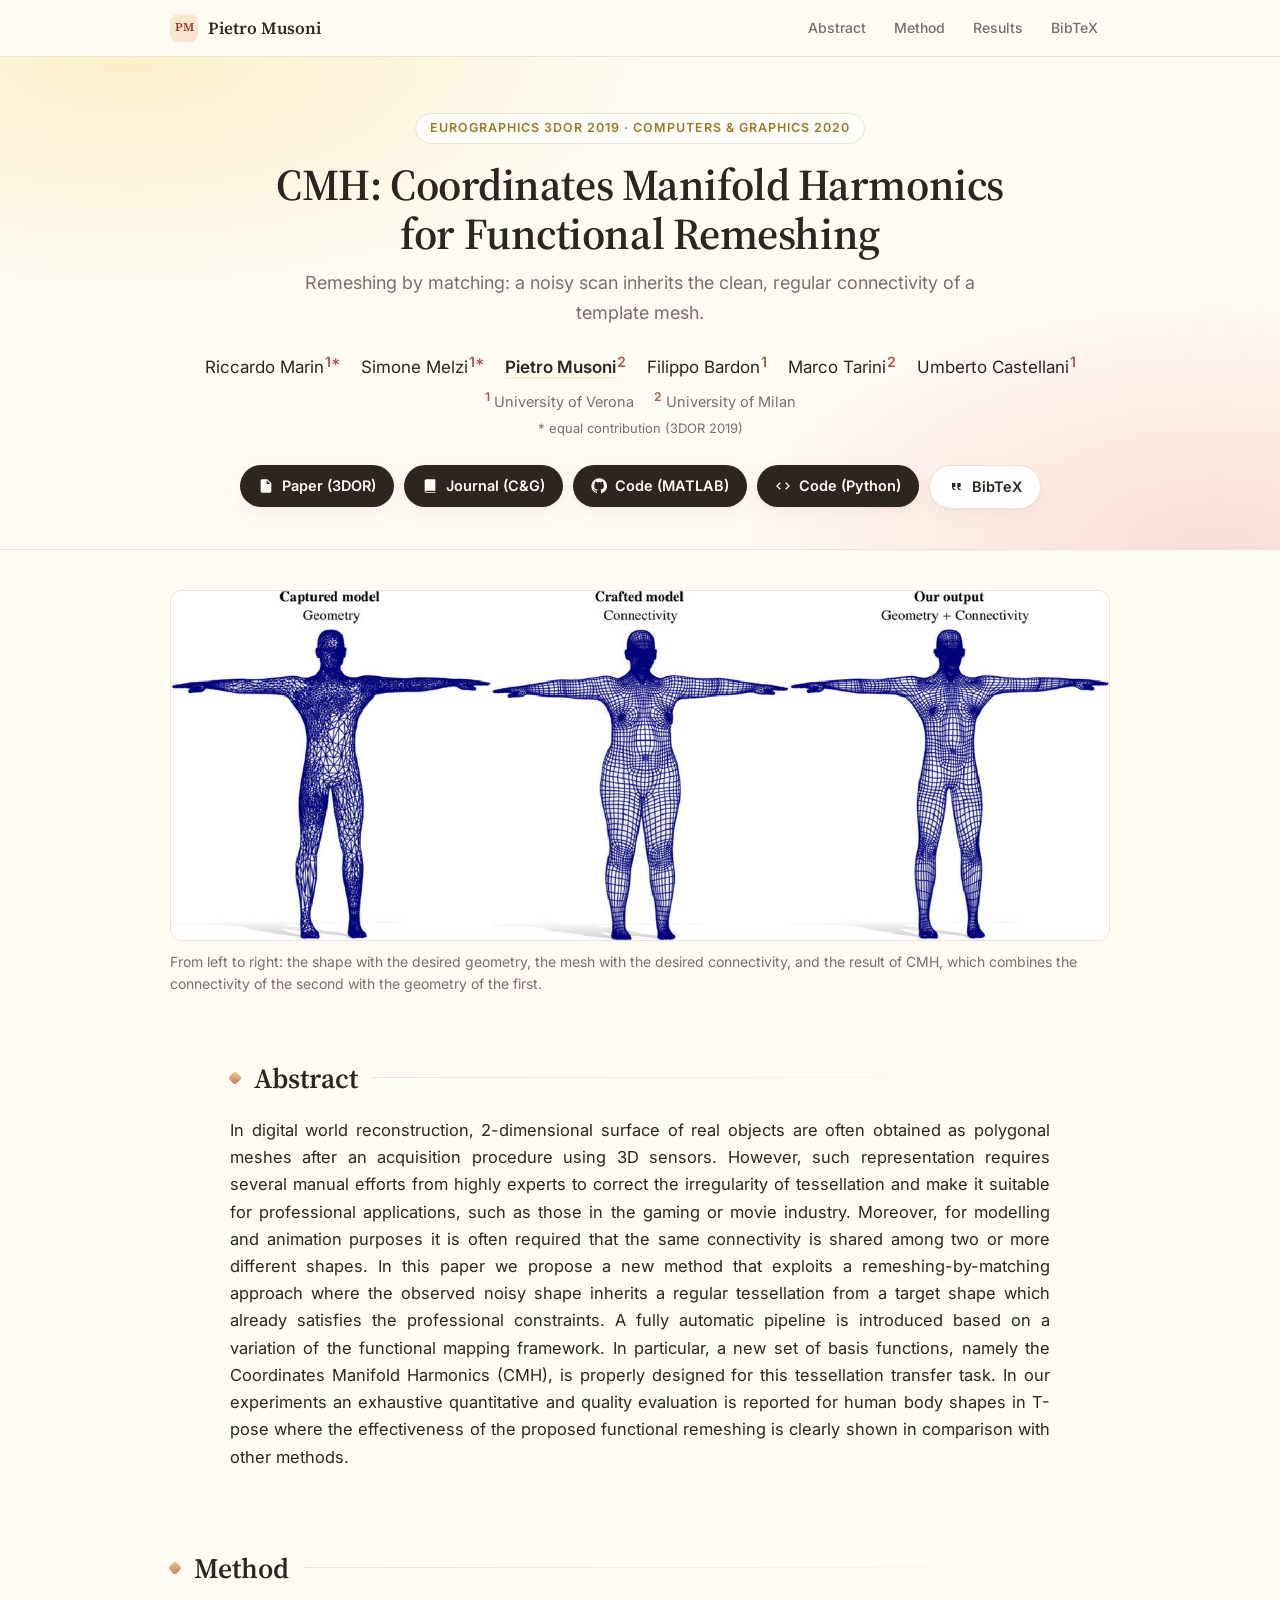
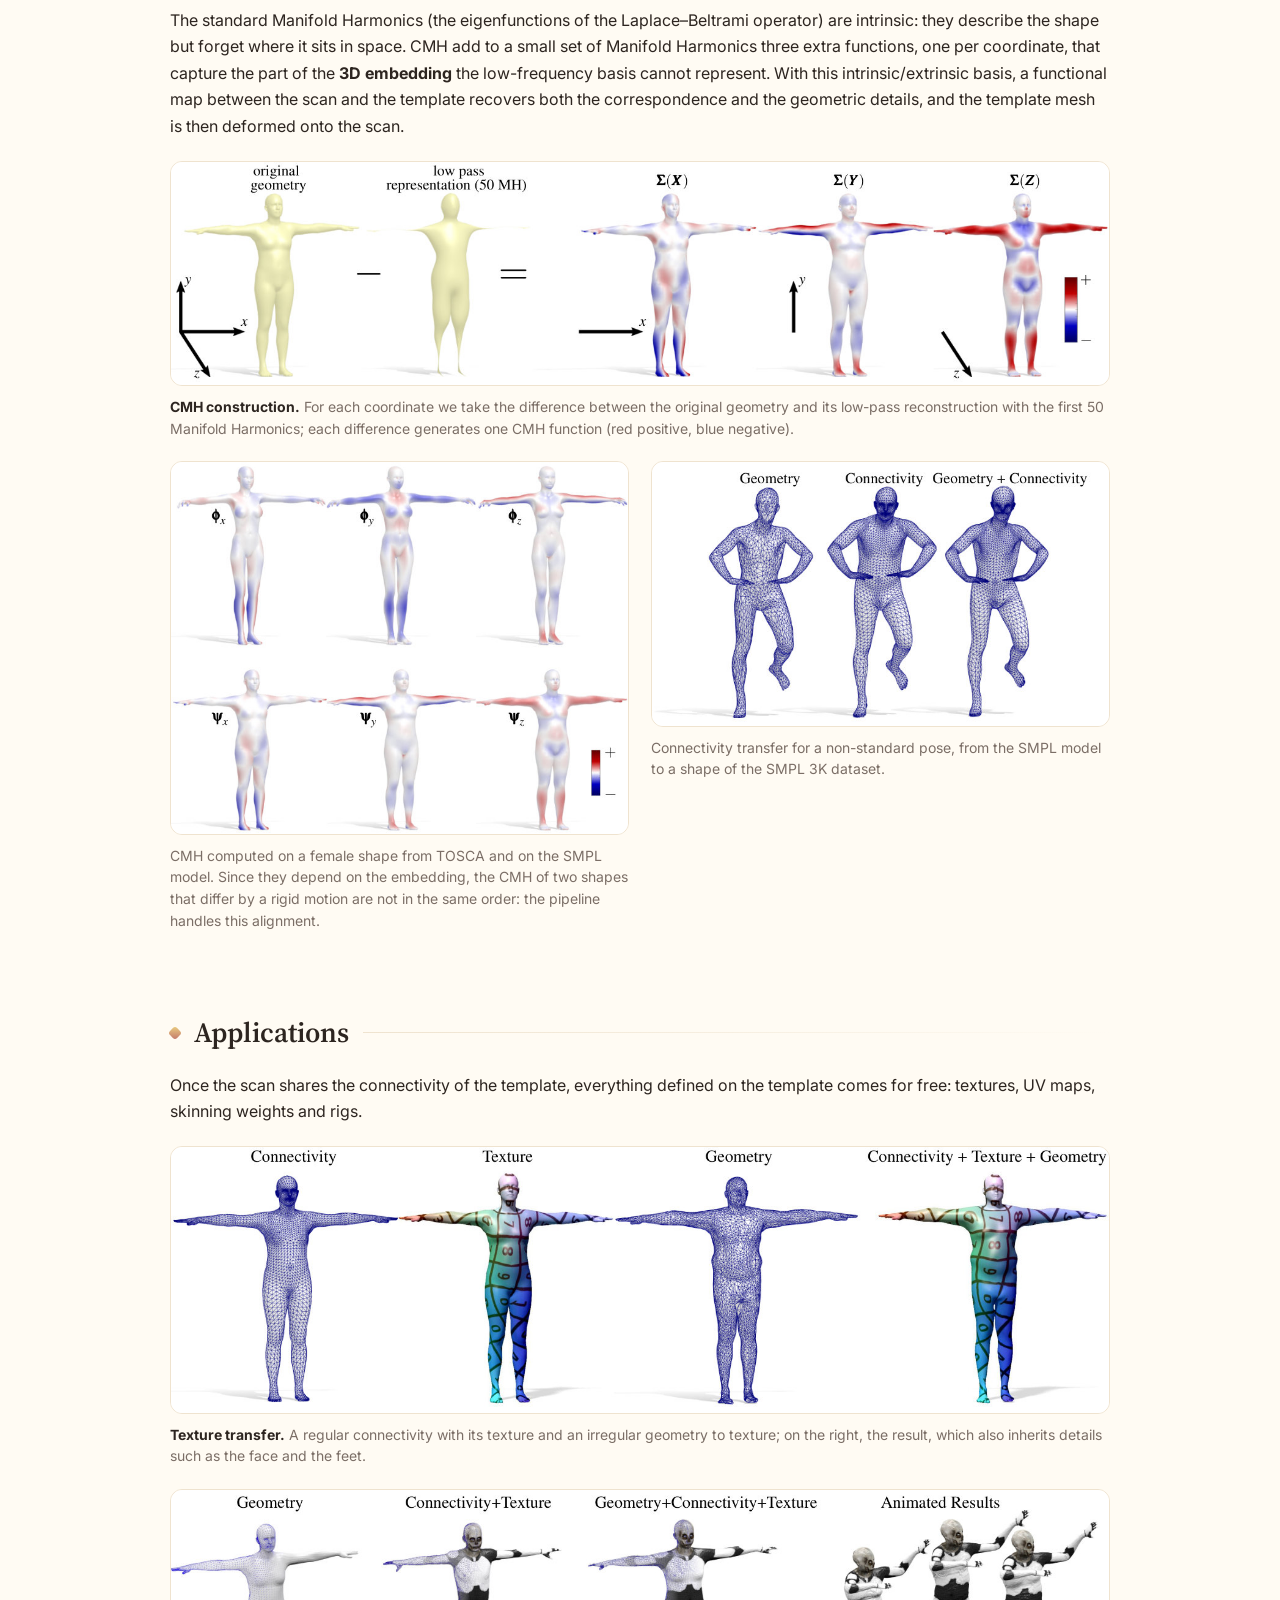
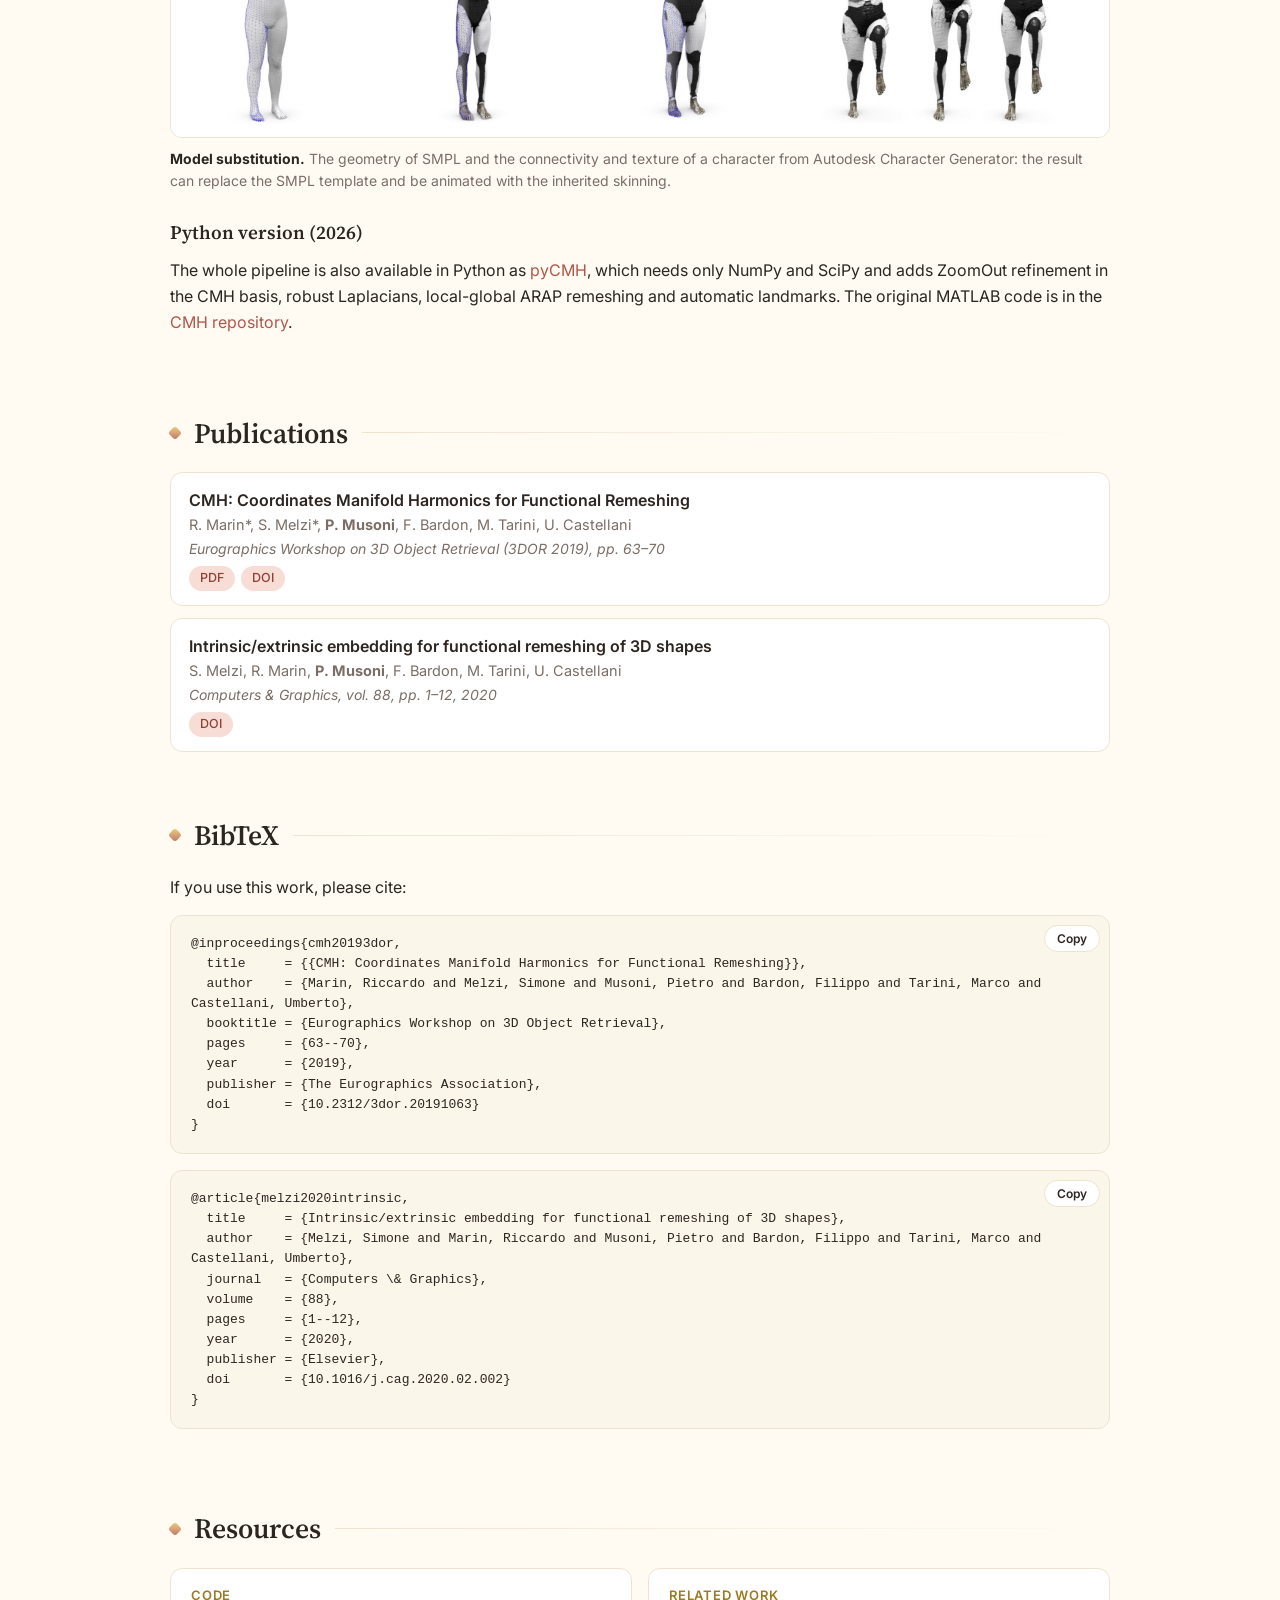
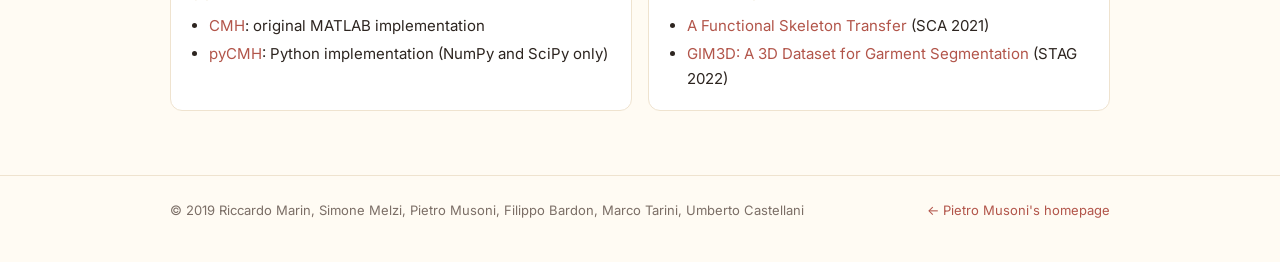
==== CMH/index.html @ 8f918ed4 "Add project pages for GIM3D, CMH and Functional skeleton transfer Each page has authors, links to pa" ====
<!doctype html>
<html lang="en">
<head>
  <meta charset="utf-8">
  <meta name="viewport" content="width=device-width, initial-scale=1">
  <title>CMH: Coordinates Manifold Harmonics for Functional Remeshing</title>
  <meta name="description" content="CMH (Coordinates Manifold Harmonics) transfers the connectivity of a template mesh onto the geometry of a scanned shape through functional maps.">
  <meta name="author" content="Riccardo Marin, Simone Melzi, Pietro Musoni, Filippo Bardon, Marco Tarini, Umberto Castellani">
  <meta property="og:title" content="CMH: Coordinates Manifold Harmonics for Functional Remeshing">
  <meta property="og:description" content="CMH (Coordinates Manifold Harmonics) transfers the connectivity of a template mesh onto the geometry of a scanned shape through functional maps.">
  <meta property="og:type" content="website">
  <meta property="og:image" content="https://pietromsn.github.io/CMH/img/teaser.jpg">
  <link rel="icon" href="../assets/favicon.svg" type="image/svg+xml">
  <link rel="preconnect" href="https://fonts.googleapis.com">
  <link rel="preconnect" href="https://fonts.gstatic.com" crossorigin>
  <link href="https://fonts.googleapis.com/css2?family=Inter:wght@400;500;600&family=Source+Serif+4:opsz,wght@8..60,500;8..60,600&display=swap" rel="stylesheet">
  <link rel="stylesheet" href="../assets/project.css?v=1">
</head>
<body>

<header class="topbar">
  <div class="wrap topbar-inner">
    <a class="brand" href="../"><span class="brand-mark">PM</span>Pietro Musoni</a>
    <nav>
      <a href="#abstract">Abstract</a>
      <a href="#method">Method</a>
      <a href="#results">Results</a>
      <a href="#bibtex">BibTeX</a>
    </nav>
  </div>
</header>

<section class="head">
  <div class="wrap">
    <p class="venue">Eurographics 3DOR 2019 · Computers &amp; Graphics 2020</p>
    <h1>CMH: Coordinates Manifold Harmonics<br>for Functional Remeshing</h1>
    <p class="tagline">Remeshing by matching: a noisy scan inherits the clean, regular connectivity of a template mesh.</p>
    <p class="authors">
        <span>Riccardo Marin<sup>1*</sup></span>
        <span>Simone Melzi<sup>1*</sup></span>
        <span><a href="../">Pietro Musoni</a><sup>2</sup></span>
        <span>Filippo Bardon<sup>1</sup></span>
        <span>Marco Tarini<sup>2</sup></span>
        <span>Umberto Castellani<sup>1</sup></span>
    </p>
    <p class="affils">
        <span><sup>1</sup> University of Verona</span>
        <span><sup>2</sup> University of Milan</span>
    </p>
      <p class="note">* equal contribution (3DOR 2019)</p>
    <ul class="buttons">
        <li><a href="https://diglib.eg.org/bitstream/handle/10.2312/3dor20191063/063-070.pdf"><svg viewBox="0 0 24 24" aria-hidden="true"><path d="M6 2a2 2 0 0 0-2 2v16a2 2 0 0 0 2 2h12a2 2 0 0 0 2-2V8l-6-6H6zm7 1.5L18.5 9H13V3.5z"/></svg>Paper (3DOR)</a></li>
        <li><a href="https://doi.org/10.1016/j.cag.2020.02.002"><svg viewBox="0 0 24 24" aria-hidden="true"><path d="M4 4.5A2.5 2.5 0 0 1 6.5 2H20v17H6.5a1 1 0 0 0 0 2H20v1H6.5A2.5 2.5 0 0 1 4 19.5v-15z"/></svg>Journal (C&amp;G)</a></li>
        <li><a href="https://github.com/PietroMsn/CMH"><svg viewBox="0 0 24 24" aria-hidden="true"><path d="M12 .5a11.5 11.5 0 0 0-3.64 22.41c.58.1.79-.25.79-.56v-2c-3.2.7-3.88-1.37-3.88-1.37-.52-1.33-1.28-1.69-1.28-1.69-1.04-.71.08-.7.08-.7 1.16.08 1.77 1.19 1.77 1.19 1.03 1.76 2.7 1.25 3.36.96.1-.75.4-1.25.73-1.54-2.55-.29-5.24-1.28-5.24-5.68 0-1.26.45-2.28 1.19-3.09-.12-.29-.52-1.46.11-3.05 0 0 .97-.31 3.17 1.18a11 11 0 0 1 5.77 0c2.2-1.49 3.17-1.18 3.17-1.18.63 1.59.23 2.76.11 3.05.74.81 1.19 1.83 1.19 3.09 0 4.41-2.69 5.38-5.26 5.67.41.36.78 1.06.78 2.14v3.17c0 .31.21.67.8.56A11.5 11.5 0 0 0 12 .5z"/></svg>Code (MATLAB)</a></li>
        <li><a href="https://github.com/PietroMsn/pyCMH"><svg viewBox="0 0 24 24" aria-hidden="true"><path d="M8.7 16.3 4.4 12l4.3-4.3-1.4-1.4L1.6 12l5.7 5.7zm6.6 0 4.3-4.3-4.3-4.3 1.4-1.4 5.7 5.7-5.7 5.7z"/></svg>Code (Python)</a></li>
        <li><a class="soft" href="#bibtex"><svg viewBox="0 0 24 24" aria-hidden="true"><path d="M7 6h4v6H8c0 2 1 3 3 3v2c-3 0-5-2-5-5V6zm8 0h4v6h-3c0 2 1 3 3 3v2c-3 0-5-2-5-5V6z"/></svg>BibTeX</a></li>
    </ul>
  </div>
</section>

<main class="wrap">
  <figure class="teaser">
    <img src="img/teaser.jpg" alt="Mesh transfer: desired geometry, desired connectivity and the result">
    <figcaption>From left to right: the shape with the desired geometry, the mesh with the desired connectivity, and the result of CMH, which combines the connectivity of the second with the geometry of the first.</figcaption>
  </figure>

  <div class="narrow" style="margin:0 auto">
  <section id="abstract">
    <h2>Abstract</h2>
    <p class="abstract">In digital world reconstruction, 2-dimensional surface of real objects are often obtained as polygonal meshes after an acquisition procedure using 3D sensors. However, such representation requires several manual efforts from highly experts to correct the irregularity of tessellation and make it suitable for professional applications, such as those in the gaming or movie industry. Moreover, for modelling and animation purposes it is often required that the same connectivity is shared among two or more different shapes. In this paper we propose a new method that exploits a remeshing-by-matching approach where the observed noisy shape inherits a regular tessellation from a target shape which already satisfies the professional constraints. A fully automatic pipeline is introduced based on a variation of the functional mapping framework. In particular, a new set of basis functions, namely the Coordinates Manifold Harmonics (CMH), is properly designed for this tessellation transfer task. In our experiments an exhaustive quantitative and quality evaluation is reported for human body shapes in T-pose where the effectiveness of the proposed functional remeshing is clearly shown in comparison with other methods.</p>
  </section>
  </div>

  <section id="method">
    <h2>Method</h2>
    <p>The standard Manifold Harmonics (the eigenfunctions of the Laplace–Beltrami operator) are intrinsic: they describe the shape
      but forget where it sits in space. CMH add to a small set of Manifold Harmonics three extra functions, one per coordinate,
      that capture the part of the <b>3D embedding</b> the low-frequency basis cannot represent. With this intrinsic/extrinsic
      basis, a functional map between the scan and the template recovers both the correspondence and the geometric details,
      and the template mesh is then deformed onto the scan.</p>
    <figure class="fig-block">
      <img src="img/construction.jpg" alt="Construction of the Coordinates Manifold Harmonics">
      <figcaption><b>CMH construction.</b> For each coordinate we take the difference between the original geometry and its low-pass
        reconstruction with the first 50 Manifold Harmonics; each difference generates one CMH function (red positive, blue negative).</figcaption>
    </figure>
    <div class="fig-grid">
      <figure>
        <img src="img/cmh_basis.jpg" alt="CMH functions on two shapes">
        <figcaption>CMH computed on a female shape from TOSCA and on the SMPL model. Since they depend on the embedding,
          the CMH of two shapes that differ by a rigid motion are not in the same order: the pipeline handles this alignment.</figcaption>
      </figure>
      <figure>
        <img src="img/nonstandard_pose.jpg" alt="Connectivity transfer for a non-standard pose">
        <figcaption>Connectivity transfer for a non-standard pose, from the SMPL model to a shape of the SMPL 3K dataset.</figcaption>
      </figure>
    </div>
  </section>

  <section id="results">
    <h2>Applications</h2>
    <p>Once the scan shares the connectivity of the template, everything defined on the template comes for free: textures, UV maps,
      skinning weights and rigs.</p>
    <figure class="fig-block">
      <img src="img/texture_transfer.jpg" alt="Texture transfer between models">
      <figcaption><b>Texture transfer.</b> A regular connectivity with its texture and an irregular geometry to texture; on the right,
        the result, which also inherits details such as the face and the feet.</figcaption>
    </figure>
    <figure class="fig-block">
      <img src="img/model_substitution.jpg" alt="Model substitution experiment">
      <figcaption><b>Model substitution.</b> The geometry of SMPL and the connectivity and texture of a character from Autodesk Character
        Generator: the result can replace the SMPL template and be animated with the inherited skinning.</figcaption>
    </figure>
    <h3>Python version (2026)</h3>
    <p>The whole pipeline is also available in Python as <a href="https://github.com/PietroMsn/pyCMH">pyCMH</a>, which needs only
      NumPy and SciPy and adds ZoomOut refinement in the CMH basis, robust Laplacians, local-global ARAP remeshing and automatic
      landmarks. The original MATLAB code is in the <a href="https://github.com/PietroMsn/CMH">CMH repository</a>.</p>
  </section>


  <section id="publications">
    <h2>Publications</h2>
    <ul class="pubs">
      <li><div class="t">CMH: Coordinates Manifold Harmonics for Functional Remeshing</div><div class="a">R. Marin*, S. Melzi*, <b>P. Musoni</b>, F. Bardon, M. Tarini, U. Castellani</div><div class="v">Eurographics Workshop on 3D Object Retrieval (3DOR 2019), pp. 63–70</div><div class="links"><a href="https://diglib.eg.org/bitstream/handle/10.2312/3dor20191063/063-070.pdf">PDF</a><a href="https://doi.org/10.2312/3dor.20191063">DOI</a></div></li>
      <li><div class="t">Intrinsic/extrinsic embedding for functional remeshing of 3D shapes</div><div class="a">S. Melzi, R. Marin, <b>P. Musoni</b>, F. Bardon, M. Tarini, U. Castellani</div><div class="v">Computers &amp; Graphics, vol. 88, pp. 1–12, 2020</div><div class="links"><a href="https://doi.org/10.1016/j.cag.2020.02.002">DOI</a></div></li>
    </ul>
  </section>

  <section id="bibtex">
    <h2>BibTeX</h2>
    <p>If you use this work, please cite:</p>
    <div class="bib"><button type="button" onclick="copyBib(this)">Copy</button><pre>@inproceedings{cmh20193dor,
  title     = {{CMH: Coordinates Manifold Harmonics for Functional Remeshing}},
  author    = {Marin, Riccardo and Melzi, Simone and Musoni, Pietro and Bardon, Filippo and Tarini, Marco and Castellani, Umberto},
  booktitle = {Eurographics Workshop on 3D Object Retrieval},
  pages     = {63--70},
  year      = {2019},
  publisher = {The Eurographics Association},
  doi       = {10.2312/3dor.20191063}
}</pre></div>
    <div class="bib"><button type="button" onclick="copyBib(this)">Copy</button><pre>@article{melzi2020intrinsic,
  title     = {Intrinsic/extrinsic embedding for functional remeshing of 3D shapes},
  author    = {Melzi, Simone and Marin, Riccardo and Musoni, Pietro and Bardon, Filippo and Tarini, Marco and Castellani, Umberto},
  journal   = {Computers \&amp; Graphics},
  volume    = {88},
  pages     = {1--12},
  year      = {2020},
  publisher = {Elsevier},
  doi       = {10.1016/j.cag.2020.02.002}
}</pre></div>
  </section>

  <section id="resources">
    <h2>Resources</h2>
    <div class="res">
      <div class="res-block"><h3>Code</h3><ul><li><a href="https://github.com/PietroMsn/CMH">CMH</a>: original MATLAB implementation</li><li><a href="https://github.com/PietroMsn/pyCMH">pyCMH</a>: Python implementation (NumPy and SciPy only)</li></ul></div>
      <div class="res-block"><h3>Related work</h3><ul><li><a href="../Functional-skeleton-transfer/">A Functional Skeleton Transfer</a> (SCA 2021)</li><li><a href="../GIM3D/">GIM3D: A 3D Dataset for Garment Segmentation</a> (STAG 2022)</li></ul></div>
    </div>
  </section>

</main>

<footer>
  <div class="wrap">
    <span>© 2019 Riccardo Marin, Simone Melzi, Pietro Musoni, Filippo Bardon, Marco Tarini, Umberto Castellani</span>
    <a href="../">← Pietro Musoni's homepage</a>
  </div>
</footer>

<script>
function copyBib(btn) {
  const text = btn.nextElementSibling.textContent;
  const done = () => { btn.textContent = "Copied"; setTimeout(() => btn.textContent = "Copy", 1600); };
  if (navigator.clipboard) navigator.clipboard.writeText(text).then(done, () => {});
}
</script>
</body>
</html>
---- assets/project.css ----
/* Project pages (GIM3D, CMH, Functional skeleton transfer) — same palette as the homepage */
:root {
  --bg: #fffbf3;
  --surface: #ffffff;
  --butter: #fbefc9;
  --butter-ink: #9c7a22;
  --blush: #f7ddd6;
  --accent: #b2554a;
  --accent-strong: #933f36;
  --text: #2d2520;
  --muted: #7b6e66;
  --line: #efe3cf;
  --code-bg: #fbf6ea;
  --shadow: 0 1px 2px rgba(120, 80, 40, .05), 0 6px 20px rgba(120, 80, 40, .06);
  --serif: "Source Serif 4", Georgia, "Times New Roman", serif;
  --sans: "Inter", system-ui, -apple-system, "Segoe UI", Roboto, sans-serif;
  --mono: ui-monospace, "SFMono-Regular", Consolas, "Liberation Mono", monospace;
}

@media (prefers-color-scheme: dark) {
  :root {
    --bg: #1a1613;
    --surface: #221d19;
    --butter: #3a3120;
    --butter-ink: #e3c477;
    --blush: #3b2522;
    --accent: #e39a8d;
    --accent-strong: #f0b2a6;
    --text: #efe6dc;
    --muted: #a8998c;
    --line: #342b24;
    --code-bg: #201b17;
    --shadow: none;
  }
}

* { box-sizing: border-box; }
html { scroll-behavior: smooth; scroll-padding-top: 72px; }
body {
  margin: 0; background: var(--bg); color: var(--text);
  font-family: var(--sans); font-size: 16px; line-height: 1.65;
  -webkit-font-smoothing: antialiased;
}
a { color: var(--accent); text-decoration: none; }
a:hover { color: var(--accent-strong); text-decoration: underline; text-underline-offset: 3px; }
img { max-width: 100%; height: auto; display: block; }

.wrap { max-width: 980px; margin: 0 auto; padding: 0 20px; }
.narrow { max-width: 820px; }

/* ---------- top bar ---------- */
.topbar {
  position: sticky; top: 0; z-index: 10;
  background: color-mix(in srgb, var(--bg) 85%, transparent);
  backdrop-filter: blur(10px);
  border-bottom: 1px solid var(--line);
}
.topbar-inner { display: flex; align-items: center; justify-content: space-between; height: 56px; gap: 16px; }
.brand { display: inline-flex; align-items: center; gap: 10px; font-family: var(--serif); font-weight: 600; font-size: 17px; color: var(--text); }
.brand:hover { text-decoration: none; color: var(--text); }
.brand-mark {
  display: grid; place-items: center; width: 28px; height: 28px; border-radius: 8px;
  background: linear-gradient(135deg, var(--butter), var(--blush));
  color: var(--accent-strong); font-size: 12px; font-weight: 600;
}
.topbar nav { display: flex; gap: 4px; }
.topbar nav a { color: var(--muted); font-size: 14px; font-weight: 500; padding: 6px 12px; border-radius: 999px; }
.topbar nav a:hover { color: var(--accent-strong); background: var(--blush); text-decoration: none; }

/* ---------- header ---------- */
.head {
  position: relative; overflow: hidden; text-align: center;
  background:
    radial-gradient(800px 360px at 10% 0%, var(--butter) 0%, transparent 65%),
    radial-gradient(700px 360px at 95% 100%, var(--blush) 0%, transparent 70%),
    var(--bg);
  border-bottom: 1px solid var(--line);
  padding: 56px 0 40px;
}
.venue {
  display: inline-block; margin: 0 0 16px; padding: 4px 14px; border-radius: 999px;
  font-size: 12.5px; font-weight: 600; letter-spacing: .08em; text-transform: uppercase;
  color: var(--butter-ink); background: color-mix(in srgb, var(--surface) 70%, transparent); border: 1px solid var(--line);
}
h1 {
  font-family: var(--serif); font-weight: 600; font-size: 44px; line-height: 1.12;
  margin: 0 auto 10px; max-width: 860px; letter-spacing: -.01em;
}
.tagline { font-size: 18px; color: var(--muted); margin: 0 auto 22px; max-width: 720px; }
.authors { font-size: 17px; margin: 0 0 6px; }
.authors span { white-space: nowrap; margin: 0 8px; }
.authors a { color: var(--text); font-weight: 600; border-bottom: 2px solid var(--butter); }
.authors a:hover { text-decoration: none; border-color: var(--accent); }
.authors sup { color: var(--accent); font-weight: 600; margin-left: 1px; }
.affils { font-size: 14.5px; color: var(--muted); margin: 0 0 4px; }
.affils span { margin: 0 8px; white-space: nowrap; }
.affils sup { color: var(--accent); font-weight: 600; }
.note { font-size: 13px; color: var(--muted); margin: 2px 0 0; }

.buttons { list-style: none; padding: 0; margin: 26px 0 0; display: flex; flex-wrap: wrap; justify-content: center; gap: 10px; }
.buttons a {
  display: inline-flex; align-items: center; gap: 8px;
  padding: 9px 18px; border-radius: 999px; font-size: 14.5px; font-weight: 600;
  background: var(--text); color: var(--bg); box-shadow: var(--shadow);
  transition: transform .15s, background .15s;
}
.buttons a:hover { transform: translateY(-1px); background: var(--accent-strong); color: #fff; text-decoration: none; }
.buttons a.soft { background: var(--surface); color: var(--text); border: 1px solid var(--line); }
.buttons a.soft:hover { border-color: var(--accent); color: var(--accent-strong); background: var(--surface); }
.buttons svg { width: 16px; height: 16px; fill: currentColor; flex: none; }

/* ---------- content ---------- */
.teaser { margin: 40px auto 8px; }
figure { margin: 0; }
figure img { border-radius: 12px; background: #fff; border: 1px solid var(--line); }
figcaption { font-size: 14px; color: var(--muted); margin-top: 10px; line-height: 1.55; }
figcaption b { color: var(--text); }

section { padding: 8px 0; }
h2 {
  font-family: var(--serif); font-weight: 600; font-size: 28px;
  margin: 44px 0 16px; display: flex; align-items: center; gap: 14px;
}
h2::before {
  content: ""; width: 10px; height: 10px; border-radius: 3px; transform: rotate(45deg);
  background: linear-gradient(135deg, #e6c463, var(--accent)); opacity: .8; flex: none;
}
h2::after { content: ""; flex: 1; height: 1px; background: linear-gradient(to right, var(--line), transparent); }
h3 { font-family: var(--serif); font-size: 19px; font-weight: 600; margin: 26px 0 8px; }
p { margin: 0 0 14px; }
.abstract { font-size: 16.5px; text-align: justify; hyphens: auto; }

.fig-grid { display: grid; grid-template-columns: 1fr 1fr; gap: 22px; align-items: start; margin: 18px 0; }
.fig-block { margin: 22px 0; }

.pubs { list-style: none; padding: 0; margin: 0; display: grid; gap: 12px; }
.pubs li { background: var(--surface); border: 1px solid var(--line); border-radius: 12px; padding: 14px 18px; }
.pubs .t { font-weight: 600; }
.pubs .a { font-size: 14.5px; color: var(--muted); }
.pubs .v { font-size: 14px; font-style: italic; color: var(--muted); }
.pubs .links { margin-top: 6px; display: flex; gap: 6px; flex-wrap: wrap; }
.pubs .links a { font-size: 12.5px; font-weight: 500; padding: 2px 11px; border-radius: 999px; background: var(--blush); color: var(--accent-strong); }
.pubs .links a:hover { background: var(--accent); color: #fff; text-decoration: none; }

.bib { position: relative; margin: 0 0 16px; }
.bib pre {
  margin: 0; padding: 18px 20px; overflow-x: auto;
  background: var(--code-bg); border: 1px solid var(--line); border-radius: 12px;
  font-family: var(--mono); font-size: 13px; line-height: 1.55; color: var(--text);
  white-space: pre-wrap; overflow-wrap: anywhere;
}
.bib button {
  position: absolute; top: 10px; right: 10px;
  font: 600 12px var(--sans); padding: 5px 12px; border-radius: 999px; cursor: pointer;
  border: 1px solid var(--line); background: var(--surface); color: var(--text);
}
.bib button:hover { border-color: var(--accent); color: var(--accent-strong); }

.res { display: grid; grid-template-columns: 1fr 1fr; gap: 16px; }
.res-block { background: var(--surface); border: 1px solid var(--line); border-radius: 12px; padding: 16px 20px; }
.res-block h3 { margin: 0 0 8px; font-family: var(--sans); font-size: 13px; letter-spacing: .06em; text-transform: uppercase; color: var(--butter-ink); }
.res-block ul { margin: 0; padding-left: 18px; }
.res-block li { margin: 3px 0; font-size: 15px; }

footer { margin-top: 56px; padding: 24px 0 40px; border-top: 1px solid var(--line); color: var(--muted); font-size: 13px; }
footer .wrap { display: flex; justify-content: space-between; gap: 16px; flex-wrap: wrap; }

@media (max-width: 720px) {
  .wrap { padding: 0 16px; }
  .topbar nav { display: none; }
  .head { padding: 40px 0 30px; }
  h1 { font-size: 32px; }
  .tagline { font-size: 16.5px; }
  .fig-grid, .res { grid-template-columns: 1fr; }
  .abstract { text-align: left; }
}

.small { font-size: 14px; color: var(--muted); }
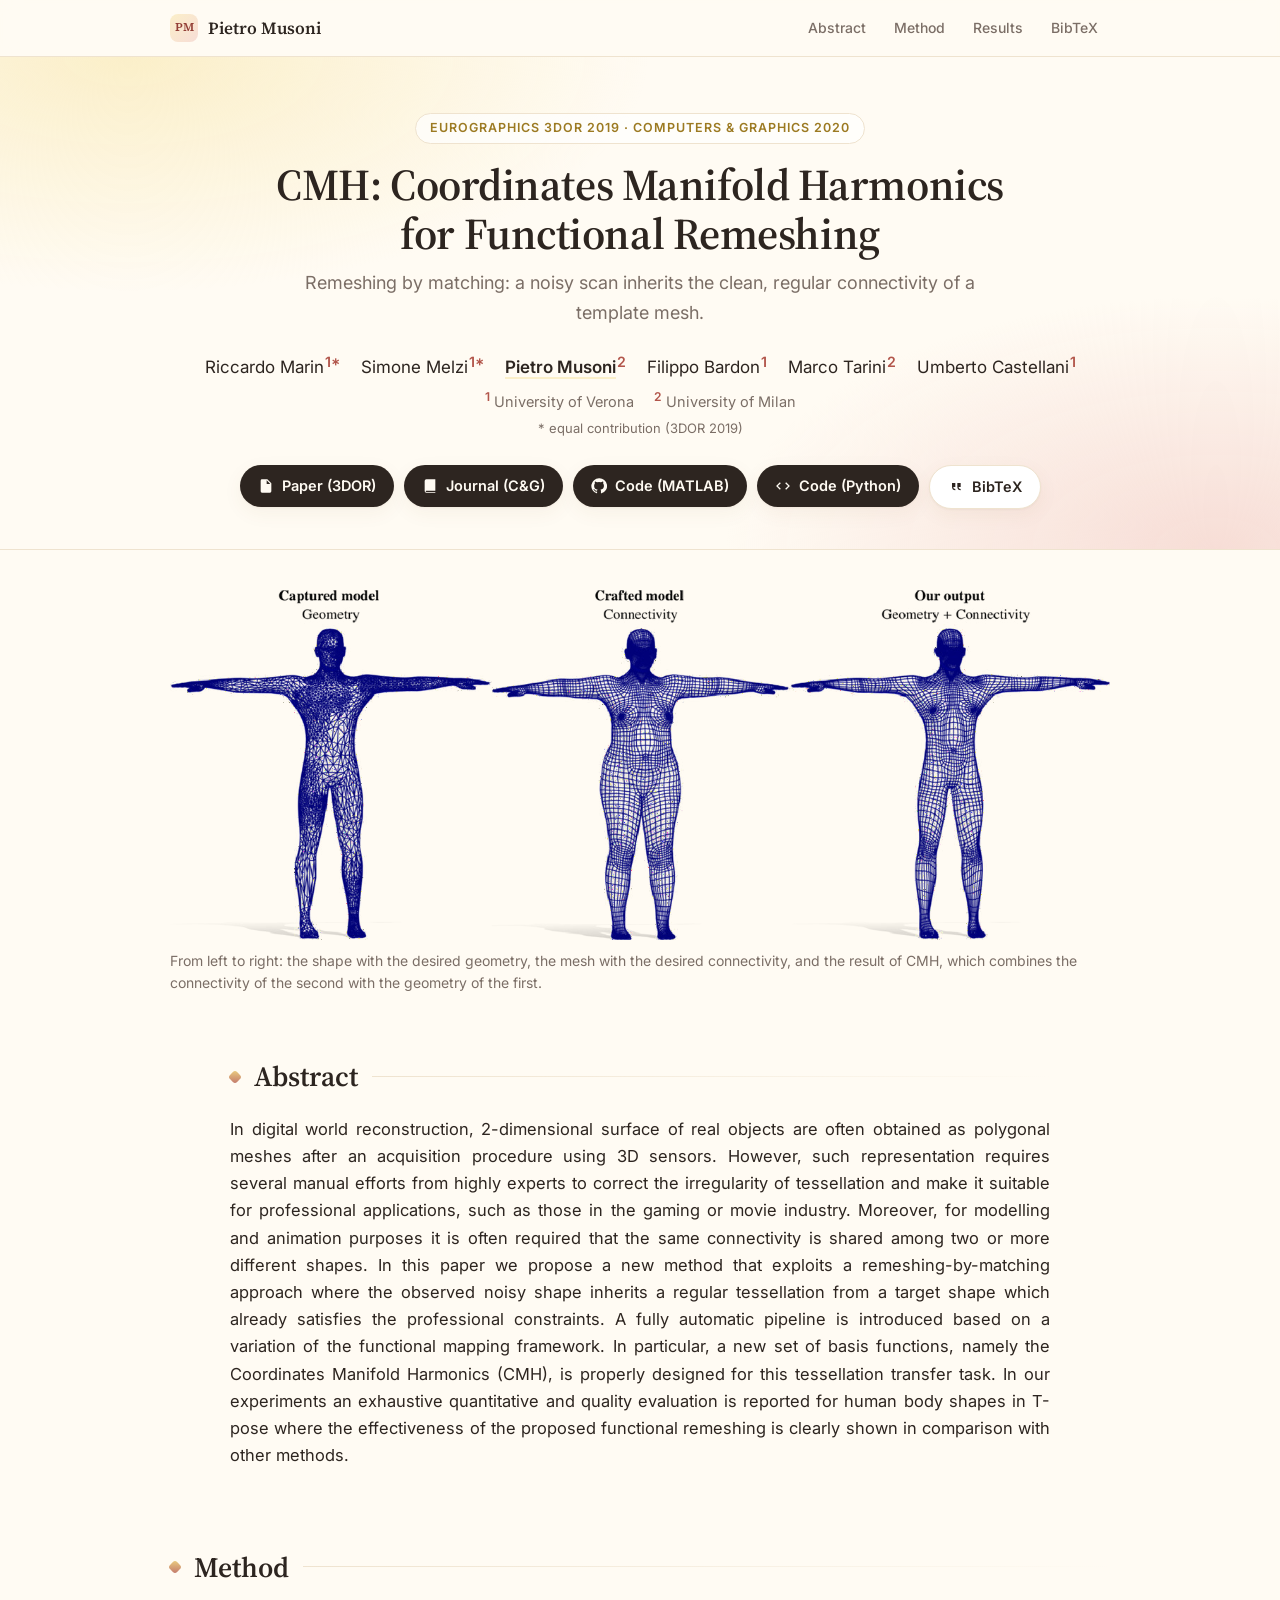
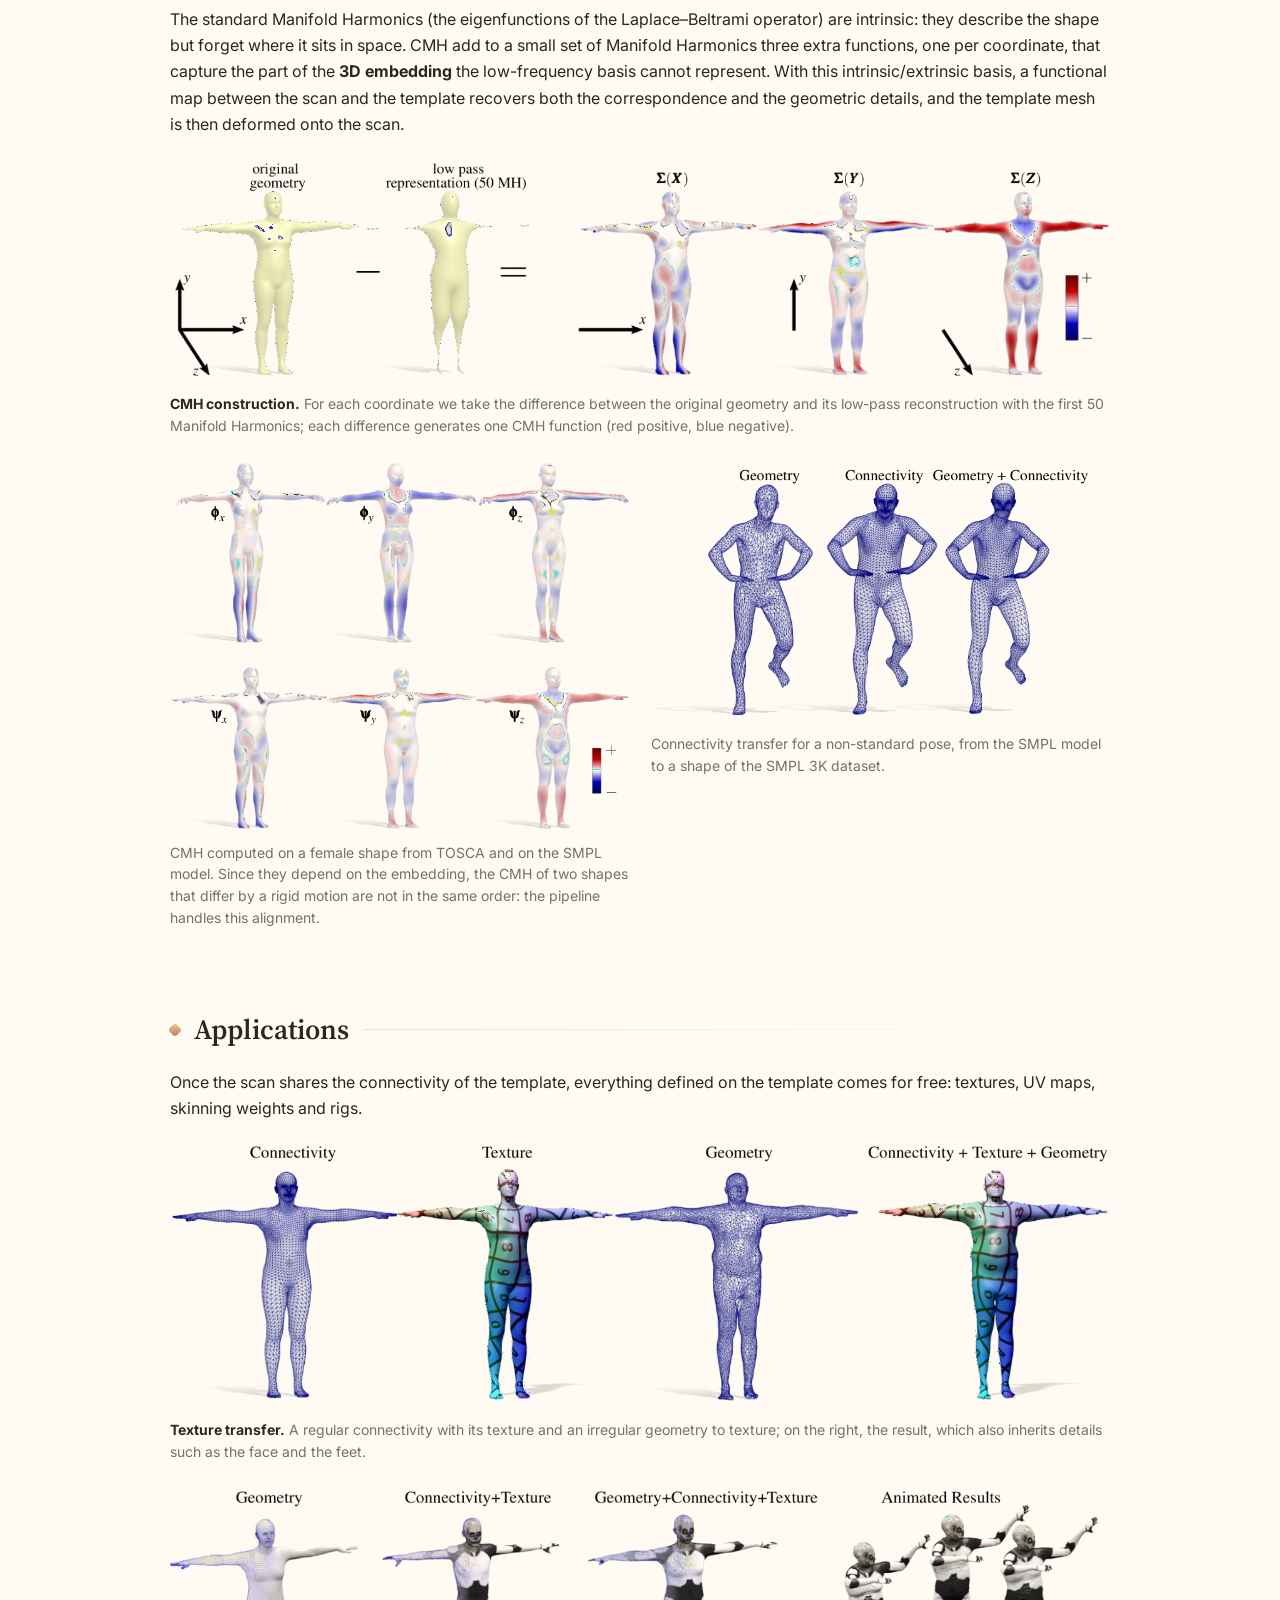
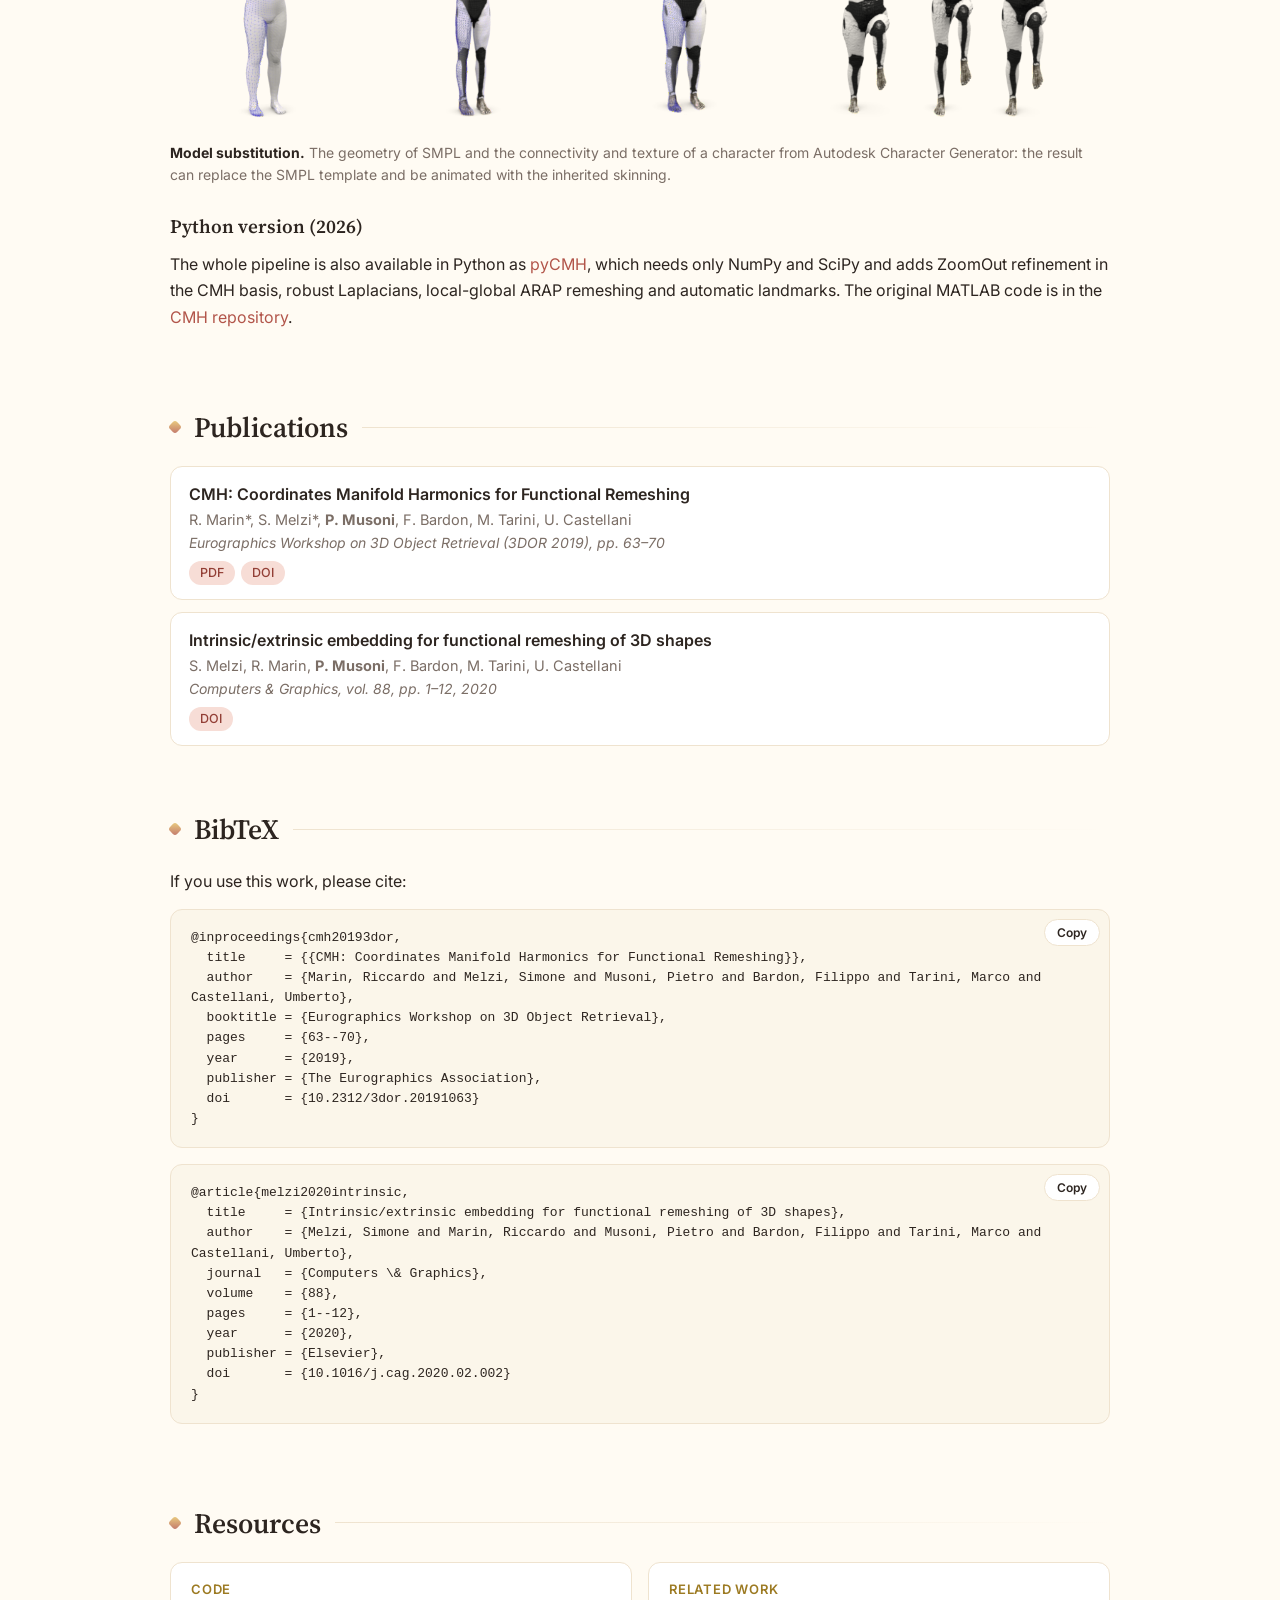
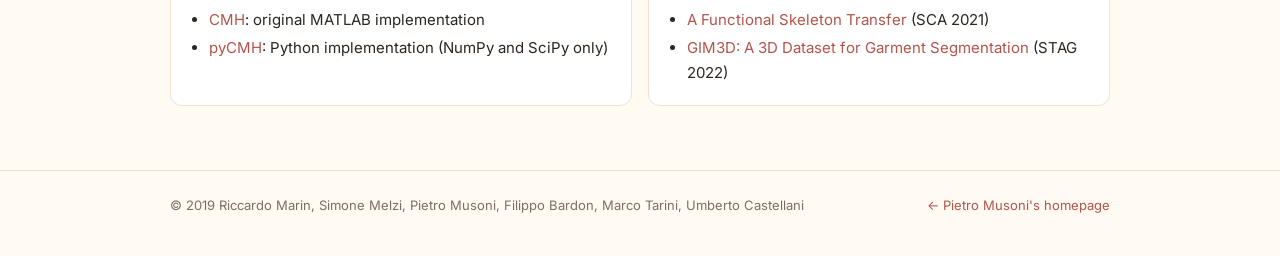
==== commit dd6c05e4: "Project pages: figures as PNG with transparent background White backgrounds removed so the figures b" ====
--- a/CMH/index.html
+++ b/CMH/index.html
@@ -9,12 +9,12 @@
   <meta property="og:title" content="CMH: Coordinates Manifold Harmonics for Functional Remeshing">
   <meta property="og:description" content="CMH (Coordinates Manifold Harmonics) transfers the connectivity of a template mesh onto the geometry of a scanned shape through functional maps.">
   <meta property="og:type" content="website">
-  <meta property="og:image" content="https://pietromsn.github.io/CMH/img/teaser.jpg">
+  <meta property="og:image" content="https://pietromsn.github.io/CMH/img/teaser.png">
   <link rel="icon" href="../assets/favicon.svg" type="image/svg+xml">
   <link rel="preconnect" href="https://fonts.googleapis.com">
   <link rel="preconnect" href="https://fonts.gstatic.com" crossorigin>
   <link href="https://fonts.googleapis.com/css2?family=Inter:wght@400;500;600&family=Source+Serif+4:opsz,wght@8..60,500;8..60,600&display=swap" rel="stylesheet">
-  <link rel="stylesheet" href="../assets/project.css?v=1">
+  <link rel="stylesheet" href="../assets/project.css?v=2">
 </head>
 <body>
 
@@ -60,7 +60,7 @@
 
 <main class="wrap">
   <figure class="teaser">
-    <img src="img/teaser.jpg" alt="Mesh transfer: desired geometry, desired connectivity and the result">
+    <img src="img/teaser.png" alt="Mesh transfer: desired geometry, desired connectivity and the result">
     <figcaption>From left to right: the shape with the desired geometry, the mesh with the desired connectivity, and the result of CMH, which combines the connectivity of the second with the geometry of the first.</figcaption>
   </figure>
 
@@ -79,18 +79,18 @@
       basis, a functional map between the scan and the template recovers both the correspondence and the geometric details,
       and the template mesh is then deformed onto the scan.</p>
     <figure class="fig-block">
-      <img src="img/construction.jpg" alt="Construction of the Coordinates Manifold Harmonics">
+      <img src="img/construction.png" alt="Construction of the Coordinates Manifold Harmonics">
       <figcaption><b>CMH construction.</b> For each coordinate we take the difference between the original geometry and its low-pass
         reconstruction with the first 50 Manifold Harmonics; each difference generates one CMH function (red positive, blue negative).</figcaption>
     </figure>
     <div class="fig-grid">
       <figure>
-        <img src="img/cmh_basis.jpg" alt="CMH functions on two shapes">
+        <img src="img/cmh_basis.png" alt="CMH functions on two shapes">
         <figcaption>CMH computed on a female shape from TOSCA and on the SMPL model. Since they depend on the embedding,
           the CMH of two shapes that differ by a rigid motion are not in the same order: the pipeline handles this alignment.</figcaption>
       </figure>
       <figure>
-        <img src="img/nonstandard_pose.jpg" alt="Connectivity transfer for a non-standard pose">
+        <img src="img/nonstandard_pose.png" alt="Connectivity transfer for a non-standard pose">
         <figcaption>Connectivity transfer for a non-standard pose, from the SMPL model to a shape of the SMPL 3K dataset.</figcaption>
       </figure>
     </div>
@@ -101,12 +101,12 @@
     <p>Once the scan shares the connectivity of the template, everything defined on the template comes for free: textures, UV maps,
       skinning weights and rigs.</p>
     <figure class="fig-block">
-      <img src="img/texture_transfer.jpg" alt="Texture transfer between models">
+      <img src="img/texture_transfer.png" alt="Texture transfer between models">
       <figcaption><b>Texture transfer.</b> A regular connectivity with its texture and an irregular geometry to texture; on the right,
         the result, which also inherits details such as the face and the feet.</figcaption>
     </figure>
     <figure class="fig-block">
-      <img src="img/model_substitution.jpg" alt="Model substitution experiment">
+      <img src="img/model_substitution.png" alt="Model substitution experiment">
       <figcaption><b>Model substitution.</b> The geometry of SMPL and the connectivity and texture of a character from Autodesk Character
         Generator: the result can replace the SMPL template and be animated with the inherited skinning.</figcaption>
     </figure>
--- a/assets/project.css
+++ b/assets/project.css
@@ -112,7 +112,11 @@
 /* ---------- content ---------- */
 .teaser { margin: 40px auto 8px; }
 figure { margin: 0; }
-figure img { border-radius: 12px; background: #fff; border: 1px solid var(--line); }
+figure img { border-radius: 12px; }
+@media (prefers-color-scheme: dark) {
+  /* figures have dark labels and meshes: keep them on a soft light panel */
+  figure img { background: #f6efe4; padding: 10px; }
+}
 figcaption { font-size: 14px; color: var(--muted); margin-top: 10px; line-height: 1.55; }
 figcaption b { color: var(--text); }
 
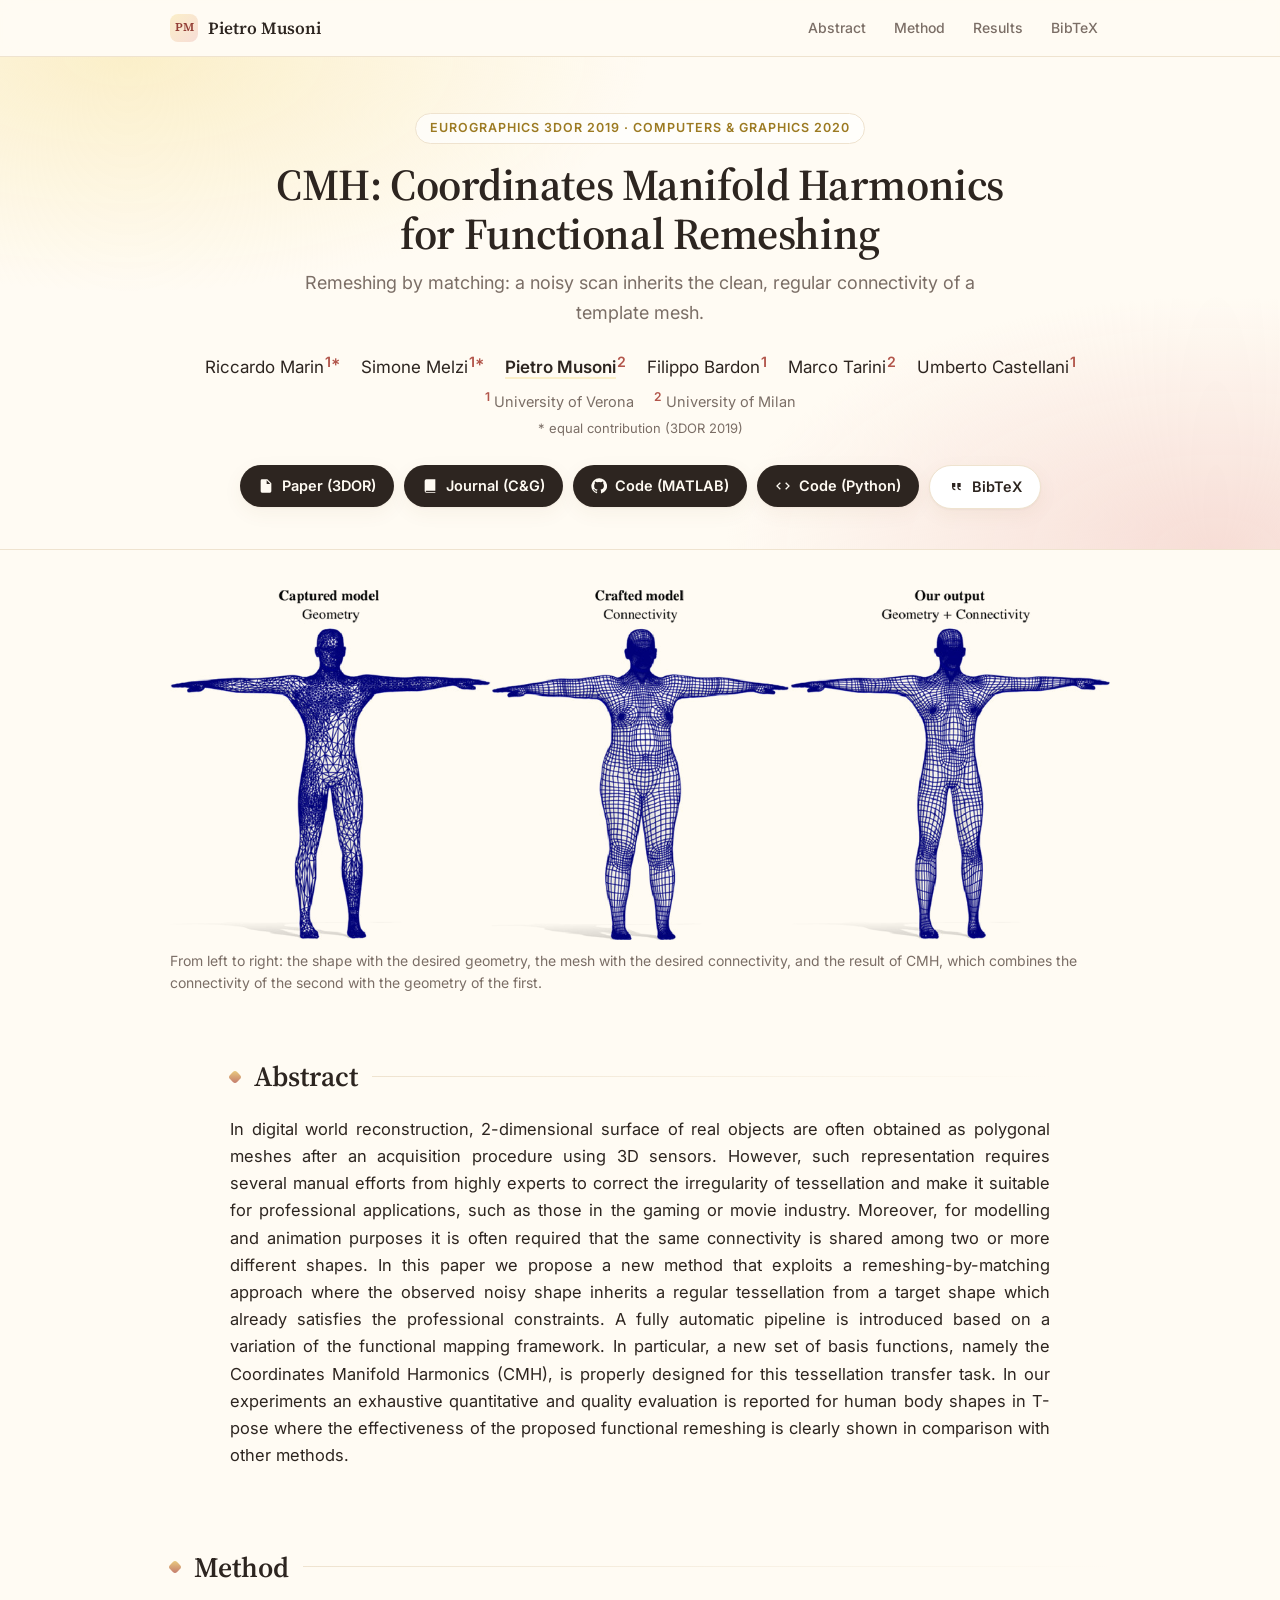
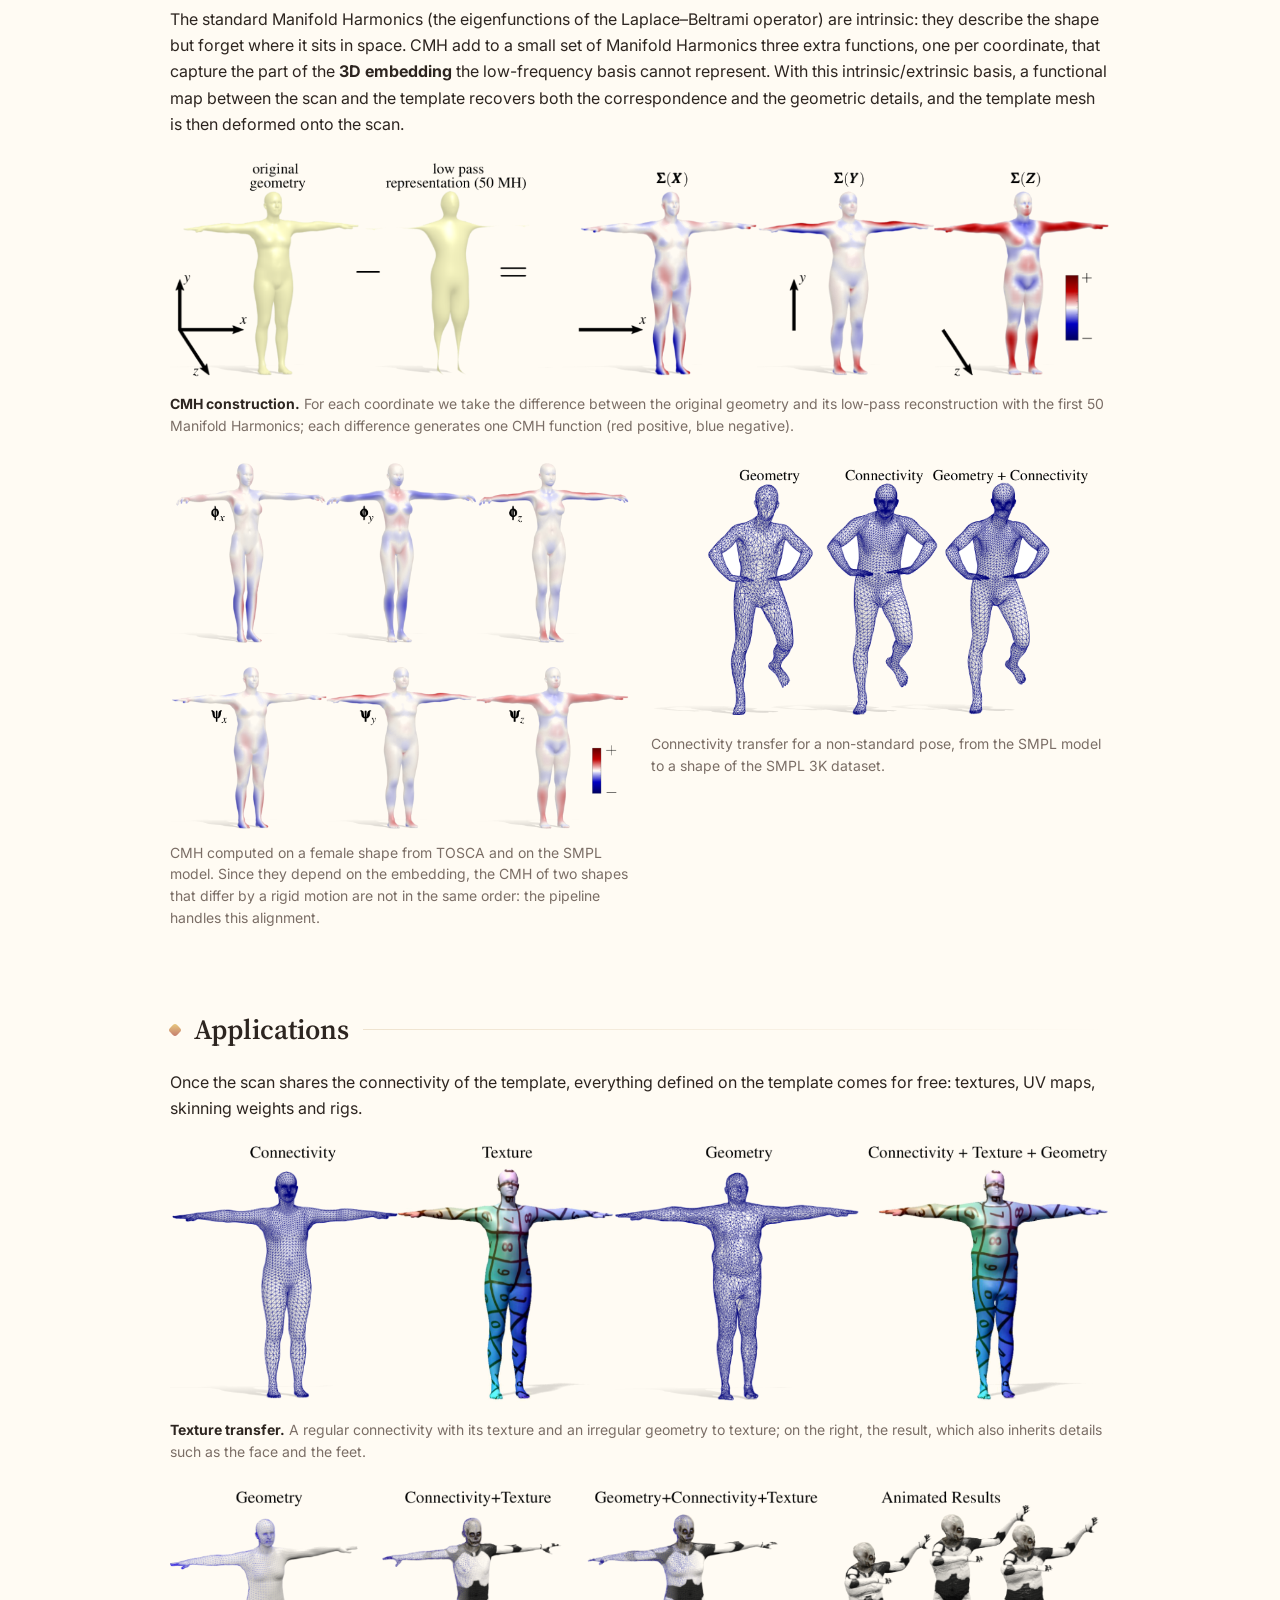
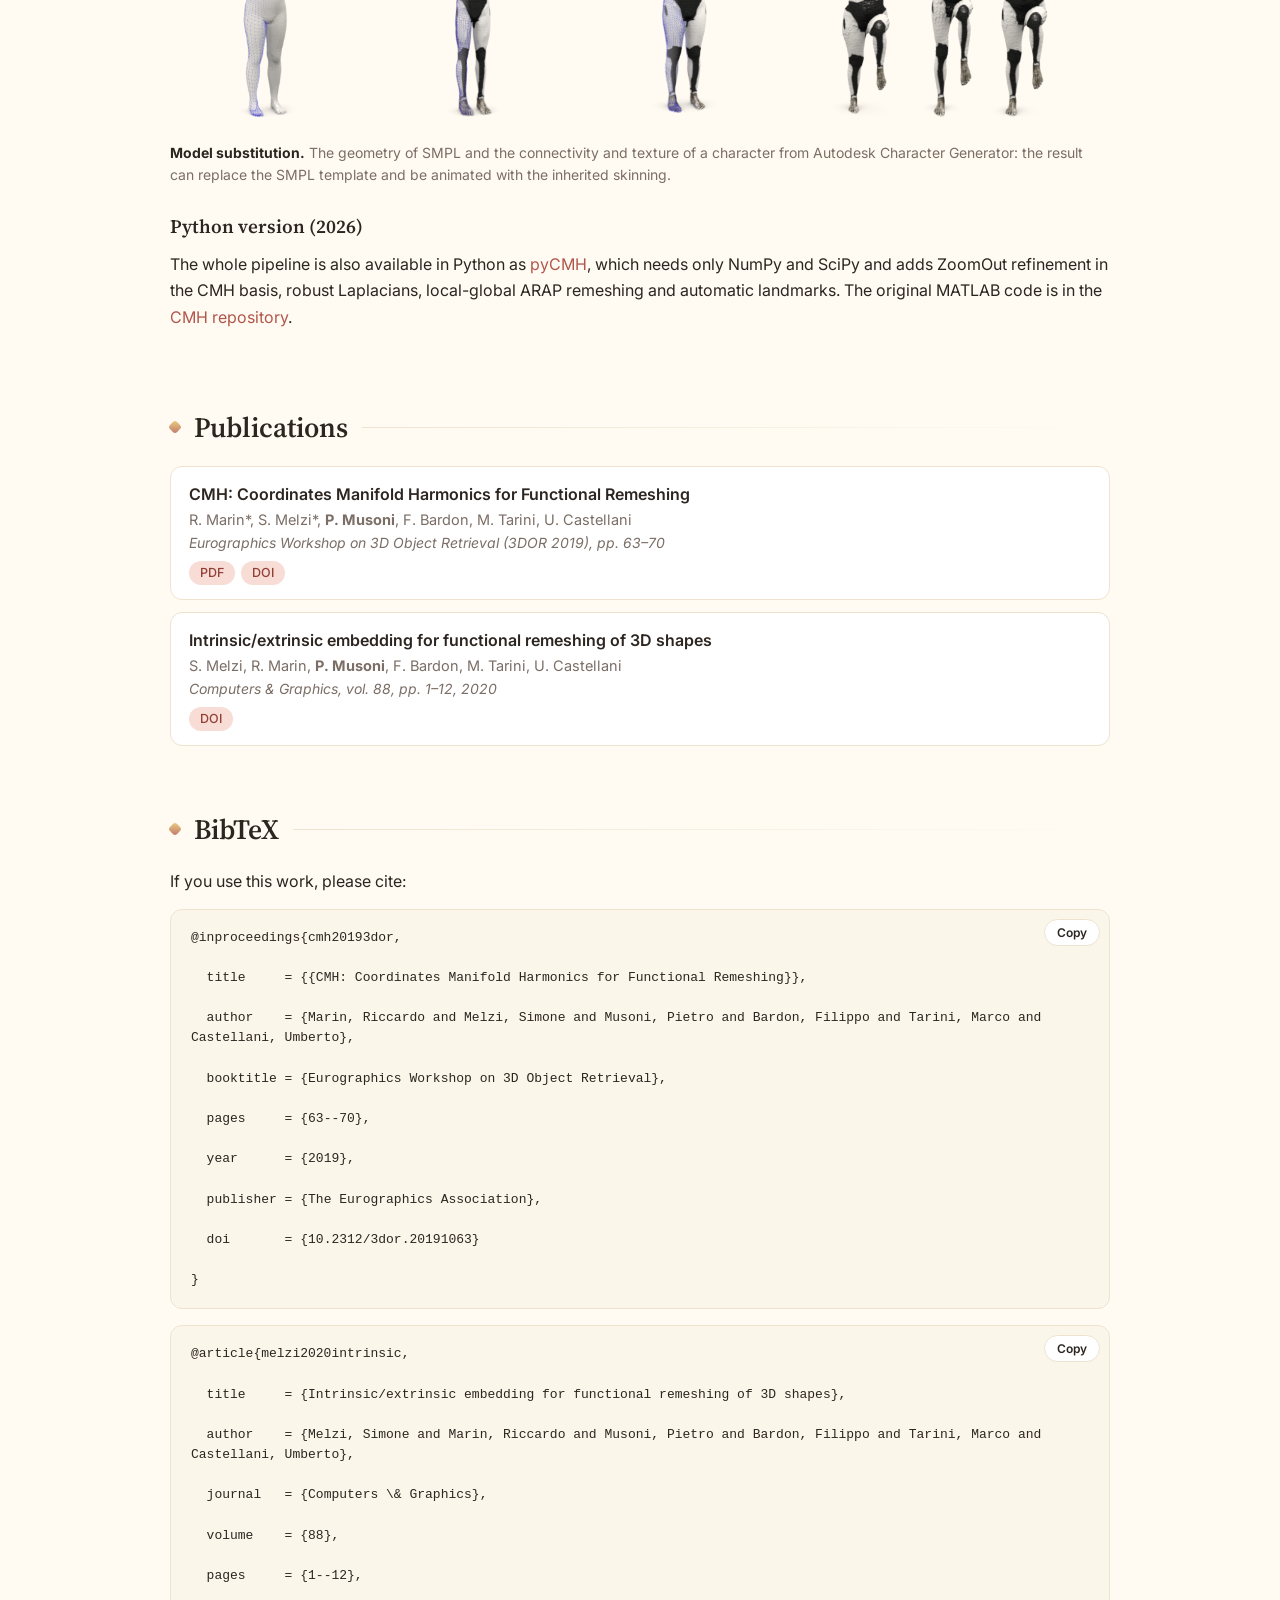
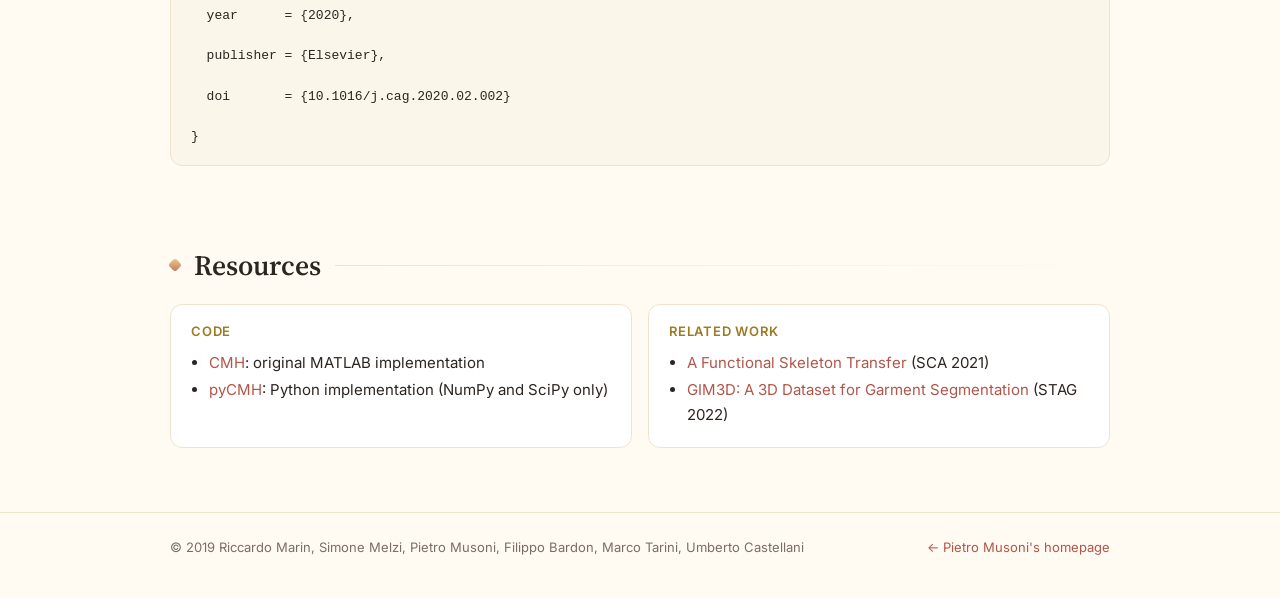
==== commit a3ddf9a2: "Project pages: mobile layout and corrected figure colours - wide figures scroll sideways on phones i" ====
--- a/CMH/index.html
+++ b/CMH/index.html
@@ -1,177 +1,344 @@
 <!doctype html>
+
 <html lang="en">
+
 <head>
+
   <meta charset="utf-8">
+
   <meta name="viewport" content="width=device-width, initial-scale=1">
+
   <title>CMH: Coordinates Manifold Harmonics for Functional Remeshing</title>
+
   <meta name="description" content="CMH (Coordinates Manifold Harmonics) transfers the connectivity of a template mesh onto the geometry of a scanned shape through functional maps.">
+
   <meta name="author" content="Riccardo Marin, Simone Melzi, Pietro Musoni, Filippo Bardon, Marco Tarini, Umberto Castellani">
+
   <meta property="og:title" content="CMH: Coordinates Manifold Harmonics for Functional Remeshing">
+
   <meta property="og:description" content="CMH (Coordinates Manifold Harmonics) transfers the connectivity of a template mesh onto the geometry of a scanned shape through functional maps.">
+
   <meta property="og:type" content="website">
-  <meta property="og:image" content="https://pietromsn.github.io/CMH/img/teaser.png">
+
+  <meta property="og:image" content="https://pietromsn.github.io/CMH/img/teaser.png?v=3">
+
   <link rel="icon" href="../assets/favicon.svg" type="image/svg+xml">
+
   <link rel="preconnect" href="https://fonts.googleapis.com">
+
   <link rel="preconnect" href="https://fonts.gstatic.com" crossorigin>
+
   <link href="https://fonts.googleapis.com/css2?family=Inter:wght@400;500;600&family=Source+Serif+4:opsz,wght@8..60,500;8..60,600&display=swap" rel="stylesheet">
-  <link rel="stylesheet" href="../assets/project.css?v=2">
+
+  <link rel="stylesheet" href="../assets/project.css?v=3">
+
 </head>
+
 <body>
 
+
+
 <header class="topbar">
+
   <div class="wrap topbar-inner">
-    <a class="brand" href="../"><span class="brand-mark">PM</span>Pietro Musoni</a>
+
+    <a class="brand" href="../"><span class="brand-mark">PM</span><span class="brand-name">Pietro Musoni</span></a>
+
     <nav>
+
       <a href="#abstract">Abstract</a>
+
       <a href="#method">Method</a>
+
       <a href="#results">Results</a>
+
       <a href="#bibtex">BibTeX</a>
+
     </nav>
+
   </div>
+
 </header>
 
+
+
 <section class="head">
+
   <div class="wrap">
+
     <p class="venue">Eurographics 3DOR 2019 · Computers &amp; Graphics 2020</p>
+
     <h1>CMH: Coordinates Manifold Harmonics<br>for Functional Remeshing</h1>
+
     <p class="tagline">Remeshing by matching: a noisy scan inherits the clean, regular connectivity of a template mesh.</p>
+
     <p class="authors">
+
         <span>Riccardo Marin<sup>1*</sup></span>
         <span>Simone Melzi<sup>1*</sup></span>
         <span><a href="../">Pietro Musoni</a><sup>2</sup></span>
         <span>Filippo Bardon<sup>1</sup></span>
         <span>Marco Tarini<sup>2</sup></span>
         <span>Umberto Castellani<sup>1</sup></span>
+
     </p>
+
     <p class="affils">
+
         <span><sup>1</sup> University of Verona</span>
         <span><sup>2</sup> University of Milan</span>
+
     </p>
       <p class="note">* equal contribution (3DOR 2019)</p>
+
     <ul class="buttons">
+
         <li><a href="https://diglib.eg.org/bitstream/handle/10.2312/3dor20191063/063-070.pdf"><svg viewBox="0 0 24 24" aria-hidden="true"><path d="M6 2a2 2 0 0 0-2 2v16a2 2 0 0 0 2 2h12a2 2 0 0 0 2-2V8l-6-6H6zm7 1.5L18.5 9H13V3.5z"/></svg>Paper (3DOR)</a></li>
         <li><a href="https://doi.org/10.1016/j.cag.2020.02.002"><svg viewBox="0 0 24 24" aria-hidden="true"><path d="M4 4.5A2.5 2.5 0 0 1 6.5 2H20v17H6.5a1 1 0 0 0 0 2H20v1H6.5A2.5 2.5 0 0 1 4 19.5v-15z"/></svg>Journal (C&amp;G)</a></li>
         <li><a href="https://github.com/PietroMsn/CMH"><svg viewBox="0 0 24 24" aria-hidden="true"><path d="M12 .5a11.5 11.5 0 0 0-3.64 22.41c.58.1.79-.25.79-.56v-2c-3.2.7-3.88-1.37-3.88-1.37-.52-1.33-1.28-1.69-1.28-1.69-1.04-.71.08-.7.08-.7 1.16.08 1.77 1.19 1.77 1.19 1.03 1.76 2.7 1.25 3.36.96.1-.75.4-1.25.73-1.54-2.55-.29-5.24-1.28-5.24-5.68 0-1.26.45-2.28 1.19-3.09-.12-.29-.52-1.46.11-3.05 0 0 .97-.31 3.17 1.18a11 11 0 0 1 5.77 0c2.2-1.49 3.17-1.18 3.17-1.18.63 1.59.23 2.76.11 3.05.74.81 1.19 1.83 1.19 3.09 0 4.41-2.69 5.38-5.26 5.67.41.36.78 1.06.78 2.14v3.17c0 .31.21.67.8.56A11.5 11.5 0 0 0 12 .5z"/></svg>Code (MATLAB)</a></li>
         <li><a href="https://github.com/PietroMsn/pyCMH"><svg viewBox="0 0 24 24" aria-hidden="true"><path d="M8.7 16.3 4.4 12l4.3-4.3-1.4-1.4L1.6 12l5.7 5.7zm6.6 0 4.3-4.3-4.3-4.3 1.4-1.4 5.7 5.7-5.7 5.7z"/></svg>Code (Python)</a></li>
         <li><a class="soft" href="#bibtex"><svg viewBox="0 0 24 24" aria-hidden="true"><path d="M7 6h4v6H8c0 2 1 3 3 3v2c-3 0-5-2-5-5V6zm8 0h4v6h-3c0 2 1 3 3 3v2c-3 0-5-2-5-5V6z"/></svg>BibTeX</a></li>
+
     </ul>
+
   </div>
+
 </section>
 
+
+
 <main class="wrap">
-  <figure class="teaser">
-    <img src="img/teaser.png" alt="Mesh transfer: desired geometry, desired connectivity and the result">
+
+  <figure class="wide teaser">
+
+    <a class="zoom" href="img/teaser.png?v=3"><img src="img/teaser.png?v=3" alt="Mesh transfer: desired geometry, desired connectivity and the result"></a>
+
+    <p class="swipe">Swipe sideways to see the whole figure · tap to enlarge</p>
     <figcaption>From left to right: the shape with the desired geometry, the mesh with the desired connectivity, and the result of CMH, which combines the connectivity of the second with the geometry of the first.</figcaption>
+
   </figure>
 
+
+
   <div class="narrow" style="margin:0 auto">
+
   <section id="abstract">
+
     <h2>Abstract</h2>
+
     <p class="abstract">In digital world reconstruction, 2-dimensional surface of real objects are often obtained as polygonal meshes after an acquisition procedure using 3D sensors. However, such representation requires several manual efforts from highly experts to correct the irregularity of tessellation and make it suitable for professional applications, such as those in the gaming or movie industry. Moreover, for modelling and animation purposes it is often required that the same connectivity is shared among two or more different shapes. In this paper we propose a new method that exploits a remeshing-by-matching approach where the observed noisy shape inherits a regular tessellation from a target shape which already satisfies the professional constraints. A fully automatic pipeline is introduced based on a variation of the functional mapping framework. In particular, a new set of basis functions, namely the Coordinates Manifold Harmonics (CMH), is properly designed for this tessellation transfer task. In our experiments an exhaustive quantitative and quality evaluation is reported for human body shapes in T-pose where the effectiveness of the proposed functional remeshing is clearly shown in comparison with other methods.</p>
-  </section>
+
+  </section>
+
   </div>
 
+
+
   <section id="method">
+
     <h2>Method</h2>
+
     <p>The standard Manifold Harmonics (the eigenfunctions of the Laplace–Beltrami operator) are intrinsic: they describe the shape
+
       but forget where it sits in space. CMH add to a small set of Manifold Harmonics three extra functions, one per coordinate,
+
       that capture the part of the <b>3D embedding</b> the low-frequency basis cannot represent. With this intrinsic/extrinsic
+
       basis, a functional map between the scan and the template recovers both the correspondence and the geometric details,
+
       and the template mesh is then deformed onto the scan.</p>
-    <figure class="fig-block">
-      <img src="img/construction.png" alt="Construction of the Coordinates Manifold Harmonics">
-      <figcaption><b>CMH construction.</b> For each coordinate we take the difference between the original geometry and its low-pass
+
+    <figure class="wide fig-block">
+
+      <a class="zoom" href="img/construction.png?v=3"><img src="img/construction.png?v=3" alt="Construction of the Coordinates Manifold Harmonics"></a>
+
+      <p class="swipe">Swipe sideways to see the whole figure · tap to enlarge</p>
+    <figcaption><b>CMH construction.</b> For each coordinate we take the difference between the original geometry and its low-pass
+
         reconstruction with the first 50 Manifold Harmonics; each difference generates one CMH function (red positive, blue negative).</figcaption>
+
     </figure>
+
     <div class="fig-grid">
+
       <figure>
-        <img src="img/cmh_basis.png" alt="CMH functions on two shapes">
+
+        <a class="zoom" href="img/cmh_basis.png?v=3"><img src="img/cmh_basis.png?v=3" alt="CMH functions on two shapes"></a>
+
         <figcaption>CMH computed on a female shape from TOSCA and on the SMPL model. Since they depend on the embedding,
+
           the CMH of two shapes that differ by a rigid motion are not in the same order: the pipeline handles this alignment.</figcaption>
+
       </figure>
+
       <figure>
-        <img src="img/nonstandard_pose.png" alt="Connectivity transfer for a non-standard pose">
+
+        <a class="zoom" href="img/nonstandard_pose.png?v=3"><img src="img/nonstandard_pose.png?v=3" alt="Connectivity transfer for a non-standard pose"></a>
+
         <figcaption>Connectivity transfer for a non-standard pose, from the SMPL model to a shape of the SMPL 3K dataset.</figcaption>
+
       </figure>
+
     </div>
-  </section>
+
+  </section>
+
+
 
   <section id="results">
+
     <h2>Applications</h2>
+
     <p>Once the scan shares the connectivity of the template, everything defined on the template comes for free: textures, UV maps,
+
       skinning weights and rigs.</p>
-    <figure class="fig-block">
-      <img src="img/texture_transfer.png" alt="Texture transfer between models">
-      <figcaption><b>Texture transfer.</b> A regular connectivity with its texture and an irregular geometry to texture; on the right,
+
+    <figure class="wide fig-block">
+
+      <a class="zoom" href="img/texture_transfer.png?v=3"><img src="img/texture_transfer.png?v=3" alt="Texture transfer between models"></a>
+
+      <p class="swipe">Swipe sideways to see the whole figure · tap to enlarge</p>
+    <figcaption><b>Texture transfer.</b> A regular connectivity with its texture and an irregular geometry to texture; on the right,
+
         the result, which also inherits details such as the face and the feet.</figcaption>
+
     </figure>
-    <figure class="fig-block">
-      <img src="img/model_substitution.png" alt="Model substitution experiment">
-      <figcaption><b>Model substitution.</b> The geometry of SMPL and the connectivity and texture of a character from Autodesk Character
+
+    <figure class="wide fig-block">
+
+      <a class="zoom" href="img/model_substitution.png?v=3"><img src="img/model_substitution.png?v=3" alt="Model substitution experiment"></a>
+
+      <p class="swipe">Swipe sideways to see the whole figure · tap to enlarge</p>
+    <figcaption><b>Model substitution.</b> The geometry of SMPL and the connectivity and texture of a character from Autodesk Character
+
         Generator: the result can replace the SMPL template and be animated with the inherited skinning.</figcaption>
+
     </figure>
+
     <h3>Python version (2026)</h3>
+
     <p>The whole pipeline is also available in Python as <a href="https://github.com/PietroMsn/pyCMH">pyCMH</a>, which needs only
+
       NumPy and SciPy and adds ZoomOut refinement in the CMH basis, robust Laplacians, local-global ARAP remeshing and automatic
+
       landmarks. The original MATLAB code is in the <a href="https://github.com/PietroMsn/CMH">CMH repository</a>.</p>
-  </section>
+
+  </section>
+
+
+
 
 
   <section id="publications">
+
     <h2>Publications</h2>
+
     <ul class="pubs">
+
       <li><div class="t">CMH: Coordinates Manifold Harmonics for Functional Remeshing</div><div class="a">R. Marin*, S. Melzi*, <b>P. Musoni</b>, F. Bardon, M. Tarini, U. Castellani</div><div class="v">Eurographics Workshop on 3D Object Retrieval (3DOR 2019), pp. 63–70</div><div class="links"><a href="https://diglib.eg.org/bitstream/handle/10.2312/3dor20191063/063-070.pdf">PDF</a><a href="https://doi.org/10.2312/3dor.20191063">DOI</a></div></li>
       <li><div class="t">Intrinsic/extrinsic embedding for functional remeshing of 3D shapes</div><div class="a">S. Melzi, R. Marin, <b>P. Musoni</b>, F. Bardon, M. Tarini, U. Castellani</div><div class="v">Computers &amp; Graphics, vol. 88, pp. 1–12, 2020</div><div class="links"><a href="https://doi.org/10.1016/j.cag.2020.02.002">DOI</a></div></li>
+
     </ul>
-  </section>
+
+  </section>
+
+
 
   <section id="bibtex">
+
     <h2>BibTeX</h2>
+
     <p>If you use this work, please cite:</p>
+
     <div class="bib"><button type="button" onclick="copyBib(this)">Copy</button><pre>@inproceedings{cmh20193dor,
+
   title     = {{CMH: Coordinates Manifold Harmonics for Functional Remeshing}},
+
   author    = {Marin, Riccardo and Melzi, Simone and Musoni, Pietro and Bardon, Filippo and Tarini, Marco and Castellani, Umberto},
+
   booktitle = {Eurographics Workshop on 3D Object Retrieval},
+
   pages     = {63--70},
+
   year      = {2019},
+
   publisher = {The Eurographics Association},
+
   doi       = {10.2312/3dor.20191063}
+
 }</pre></div>
     <div class="bib"><button type="button" onclick="copyBib(this)">Copy</button><pre>@article{melzi2020intrinsic,
+
   title     = {Intrinsic/extrinsic embedding for functional remeshing of 3D shapes},
+
   author    = {Melzi, Simone and Marin, Riccardo and Musoni, Pietro and Bardon, Filippo and Tarini, Marco and Castellani, Umberto},
+
   journal   = {Computers \&amp; Graphics},
+
   volume    = {88},
+
   pages     = {1--12},
+
   year      = {2020},
+
   publisher = {Elsevier},
+
   doi       = {10.1016/j.cag.2020.02.002}
+
 }</pre></div>
-  </section>
+
+  </section>
+
+
 
   <section id="resources">
+
     <h2>Resources</h2>
+
     <div class="res">
+
       <div class="res-block"><h3>Code</h3><ul><li><a href="https://github.com/PietroMsn/CMH">CMH</a>: original MATLAB implementation</li><li><a href="https://github.com/PietroMsn/pyCMH">pyCMH</a>: Python implementation (NumPy and SciPy only)</li></ul></div>
       <div class="res-block"><h3>Related work</h3><ul><li><a href="../Functional-skeleton-transfer/">A Functional Skeleton Transfer</a> (SCA 2021)</li><li><a href="../GIM3D/">GIM3D: A 3D Dataset for Garment Segmentation</a> (STAG 2022)</li></ul></div>
+
     </div>
-  </section>
+
+  </section>
+
+
 
 </main>
 
+
+
 <footer>
+
   <div class="wrap">
+
     <span>© 2019 Riccardo Marin, Simone Melzi, Pietro Musoni, Filippo Bardon, Marco Tarini, Umberto Castellani</span>
+
     <a href="../">← Pietro Musoni's homepage</a>
+
   </div>
+
 </footer>
 
+
+
 <script>
+
 function copyBib(btn) {
+
   const text = btn.nextElementSibling.textContent;
+
   const done = () => { btn.textContent = "Copied"; setTimeout(() => btn.textContent = "Copy", 1600); };
+
   if (navigator.clipboard) navigator.clipboard.writeText(text).then(done, () => {});
+
 }
+
 </script>
+
 </body>
+
 </html>
+
--- a/assets/project.css
+++ b/assets/project.css
@@ -180,3 +180,23 @@
 }
 
 .small { font-size: 14px; color: var(--muted); }
+
+/* ---------- figures: tap to enlarge, wide ones scroll on phones ---------- */
+.zoom { display: block; cursor: zoom-in; }
+.swipe { display: none; }
+
+@media (max-width: 720px) {
+  .brand-name { display: none; }
+  .topbar nav { display: flex; overflow-x: auto; scrollbar-width: none; margin-right: -8px; }
+  .topbar nav::-webkit-scrollbar { display: none; }
+  .topbar nav a { font-size: 13.5px; padding: 8px 10px; }
+
+  .wide .zoom { overflow-x: auto; -webkit-overflow-scrolling: touch; overscroll-behavior-x: contain; border-radius: 12px; }
+  .wide img { width: auto; max-width: none; height: 240px; }
+  .wide.teaser img { height: 220px; }
+  .swipe { display: block; margin: 8px 0 0; font-size: 12.5px; font-weight: 600; color: var(--butter-ink); }
+
+  .pubs .links a { padding: 8px 14px; font-size: 13px; }
+  .bib button { padding: 8px 14px; }
+  .buttons a { padding: 11px 18px; }
+}
